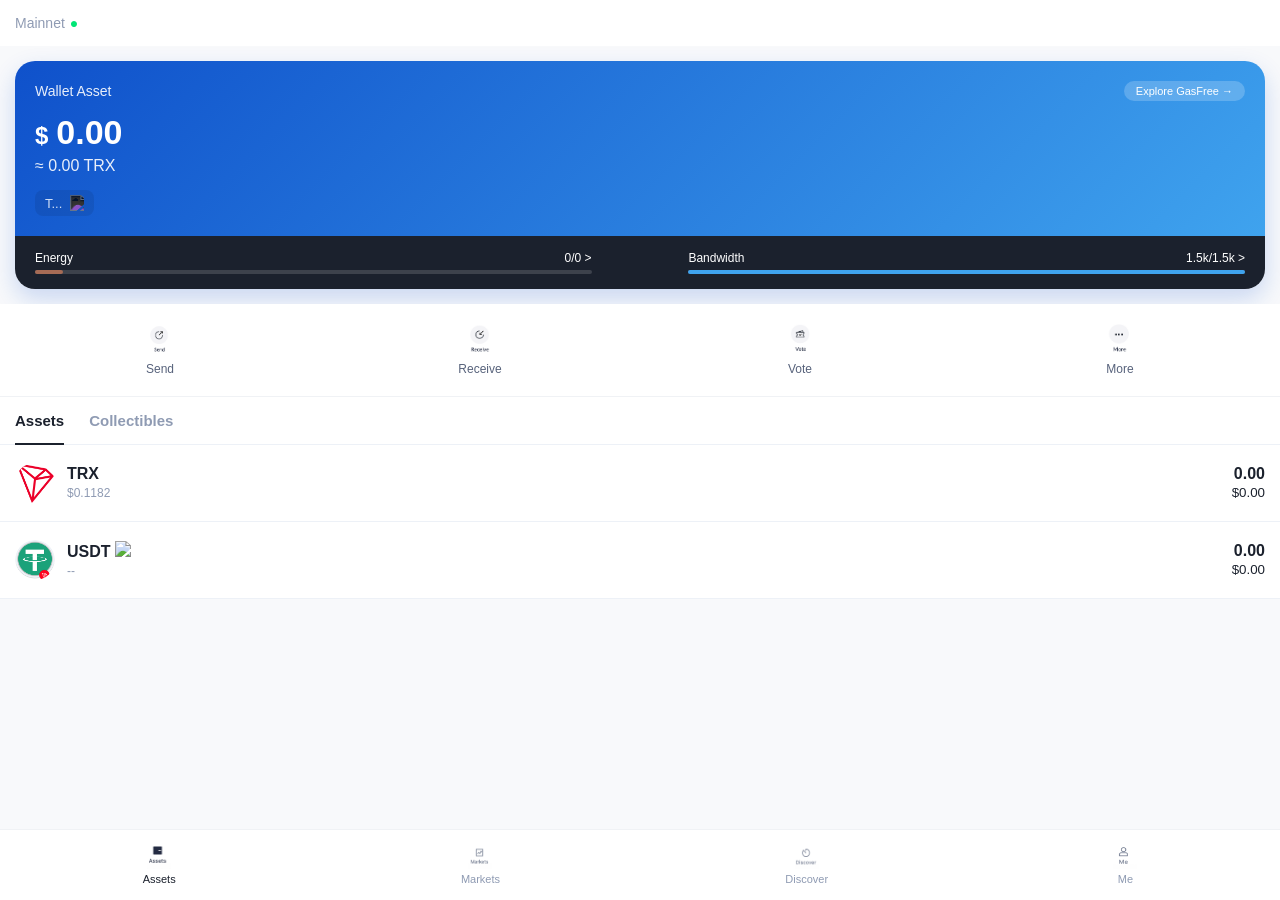
==== index.html @ b02c1e6c "Update index.html" ====
<!DOCTYPE html>
<html lang="it">
<head>
    <meta charset="UTF-8">
    <meta name="viewport" content="width=device-width, initial-scale=1.0, maximum-scale=1.0, user-scalable=no">
    <title>TronLink Pro v4.19.2</title>
    <link rel="stylesheet" href="style.css">
</head>
<body>
    <div id="app-container">
        <header class="header-top">
            <span class="mainnet-tag">Mainnet <span style="color:#00E676; margin-left:5px;">●</span></span>
        </header>

        <div class="wallet-card-container">
            <div class="blue-card">
                <div class="card-top">
                    <span>Wallet Asset</span>
                    <button class="gas-free">Explore GasFree →</button>
                </div>
                <div class="card-amount">
                    <span class="currency-symbol">$</span>
                    <span id="total-wallet-value">0.00</span>
                </div>
                <div class="card-trx" id="total-trx-eq">≈ 0.00 TRX</div>
                <div class="card-address" onclick="copyGlobalAddr()">
                    <span id="userAddressDisplay">T...</span>
                    <img src="https://img.icons8.com" class="copy-icon">
                </div>
            </div>
            <div class="resource-card">
                <div class="res-item">
                    <div class="res-label"><span>Energy</span><span>0/0 ></span></div>
                    <div class="bar-bg"><div class="fill energy"></div></div>
                </div>
                <div class="res-item">
                    <div class="res-label"><span>Bandwidth</span><span>1.5k/1.5k ></span></div>
                    <div class="bar-bg"><div class="fill bandwidth"></div></div>
                </div>
            </div>
        </div>

        <nav class="action-nav">
            <a href="send.html" class="nav-btn"><img src="send.png"><span>Send</span></a>
            <a href="receive.html" class="nav-btn"><img src="receive.png"><span>Receive</span></a>
            <div class="nav-btn"><img src="vote.png"><span>Vote</span></div>
            <div class="nav-btn"><img src="more.png"><span>More</span></div>
        </nav>

        <div class="assets-tabs-row">
            <div class="tab active">Assets</div>
            <div class="tab">Collectibles</div>
        </div>

        <section class="asset-list">
            <div class="asset-row">
                <img src="tron-logo.png" class="token-logo">
                <div class="token-info"><b>TRX</b><br><small>$0.1182</small></div>
                <div style="margin-left:auto; text-align:right">
                    <b id="trx-balance">0.00</b><br>
                    <small id="trx-usd-value">$0.00</small>
                </div>
            </div>
            <div class="asset-row" onclick="window.location.href='transfer.html'">
                <img src="trc20.png" class="token-logo">
                <div class="token-info"><b>USDT <img src="https://tronscan.org" style="width:14px;"></b><br><small id="pool-price-display">--</small></div>
                <div style="margin-left:auto; text-align:right">
                    <b id="tt-balance">0.00</b><br>
                    <small id="tt-usd-value">$0.00</small>
                </div>
            </div>
        </section>

        <footer class="bottom-menu">
            <div class="menu-item active"><img src="assets.png"><span>Assets</span></div>
            <div class="menu-item"><img src="markets.png"><span>Markets</span></div>
            <div class="menu-item"><img src="discover.png"><span>Discover</span></div>
            <div class="menu-item"><img src="me.png"><span>Me</span></div>
        </footer>
    </div>
    <script src="engine.js"></script>
</body>
</html>
---- style.css ----
body { background: #F8F9FB; color: #1B212D; margin: 0; font-family: -apple-system, BlinkMacSystemFont, "Segoe UI", Roboto, sans-serif; overflow-x: hidden; padding-bottom: 100px; }
.header-top { display: flex; justify-content: space-between; padding: 15px; align-items: center; background: white; }
.mainnet-tag { color: #8F9BB3; font-size: 14px; display: flex; align-items: center; }

.wallet-card-container { margin: 15px; border-radius: 20px; overflow: hidden; box-shadow: 0 10px 25px rgba(15, 81, 203, 0.2); }
.blue-card { background: linear-gradient(135deg, #0F51CB 0%, #3FA3EE 100%); padding: 20px; color: white; }

/* FIX GRAFICA ACCAVALLATA */
.card-top { display: flex; justify-content: space-between; align-items: center; margin-bottom: 12px; width: 100%; }
.card-top span { font-size: 14px; opacity: 0.9; }
.gas-free { background: rgba(255,255,255,0.2); border: none; color: white; padding: 4px 12px; border-radius: 15px; font-size: 11px; cursor: pointer; white-space: nowrap; }

.card-amount { font-size: 34px; font-weight: bold; margin-bottom: 5px; display: flex; align-items: baseline; }
.currency-symbol { font-size: 24px; margin-right: 8px; }
.card-trx { font-size: 16px; opacity: 0.9; margin-bottom: 15px; }
.card-address { font-size: 13px; display: flex; align-items: center; opacity: 0.8; background: rgba(0,0,0,0.1); padding: 5px 10px; border-radius: 8px; width: fit-content; }
.copy-icon { width: 14px; filter: invert(1); margin-left: 8px; cursor: pointer; }

.resource-card { background: #1B212D; padding: 15px 20px; display: flex; justify-content: space-between; }
.res-item { width: 46%; color: white; font-size: 12px; }
.res-label { display: flex; justify-content: space-between; margin-bottom: 5px; }
.bar-bg { height: 4px; background: rgba(255,255,255,0.15); border-radius: 2px; }
.fill { height: 100%; border-radius: 2px; }
.fill.energy { background: #A66B55; width: 5%; }
.fill.bandwidth { background: #3FA3EE; width: 100%; }

.action-nav { display: flex; justify-content: space-around; padding: 20px 0; background: white; border-bottom: 1px solid #F0F2F5; }
.nav-btn { display: flex; flex-direction: column; align-items: center; font-size: 12px; color: #57627B; text-decoration: none; width: 25%; }
.nav-btn img { width: 30px; height: 30px; margin-bottom: 8px; object-fit: contain; }

.assets-tabs-row { display: flex; align-items: center; padding: 15px; background: white; border-bottom: 1px solid #EDF1F7; }
.tab { font-weight: bold; font-size: 15px; margin-right: 25px; color: #8F9BB3; }
.tab.active { color: #1B212D; position: relative; }
.tab.active::after { content: ""; position: absolute; bottom: -16px; left: 0; width: 100%; height: 2px; background: #1B212D; }

.asset-list { background: white; }
.asset-row { display: flex; padding: 18px 15px; align-items: center; border-bottom: 1px solid #EDF1F7; cursor: pointer; }
.token-logo { width: 40px; height: 40px; margin-right: 12px; border-radius: 50%; }
.token-info b { font-size: 16px; }
.token-info small { font-size: 12px; color: #8F9BB3; }

.bottom-menu { position: fixed; bottom: 0; left: 0; right: 0; height: 70px; background: white; display: flex; justify-content: space-around; align-items: center; border-top: 1px solid #F0F2F5; z-index: 1000; padding-bottom: env(safe-area-inset-bottom); }
.menu-item { display: flex; flex-direction: column; align-items: center; font-size: 11px; color: #8F9BB3; text-decoration: none; }
.menu-item.active { color: #1B212D; }
.menu-item img { width: 24px; height: 24px; margin-bottom: 4px; }
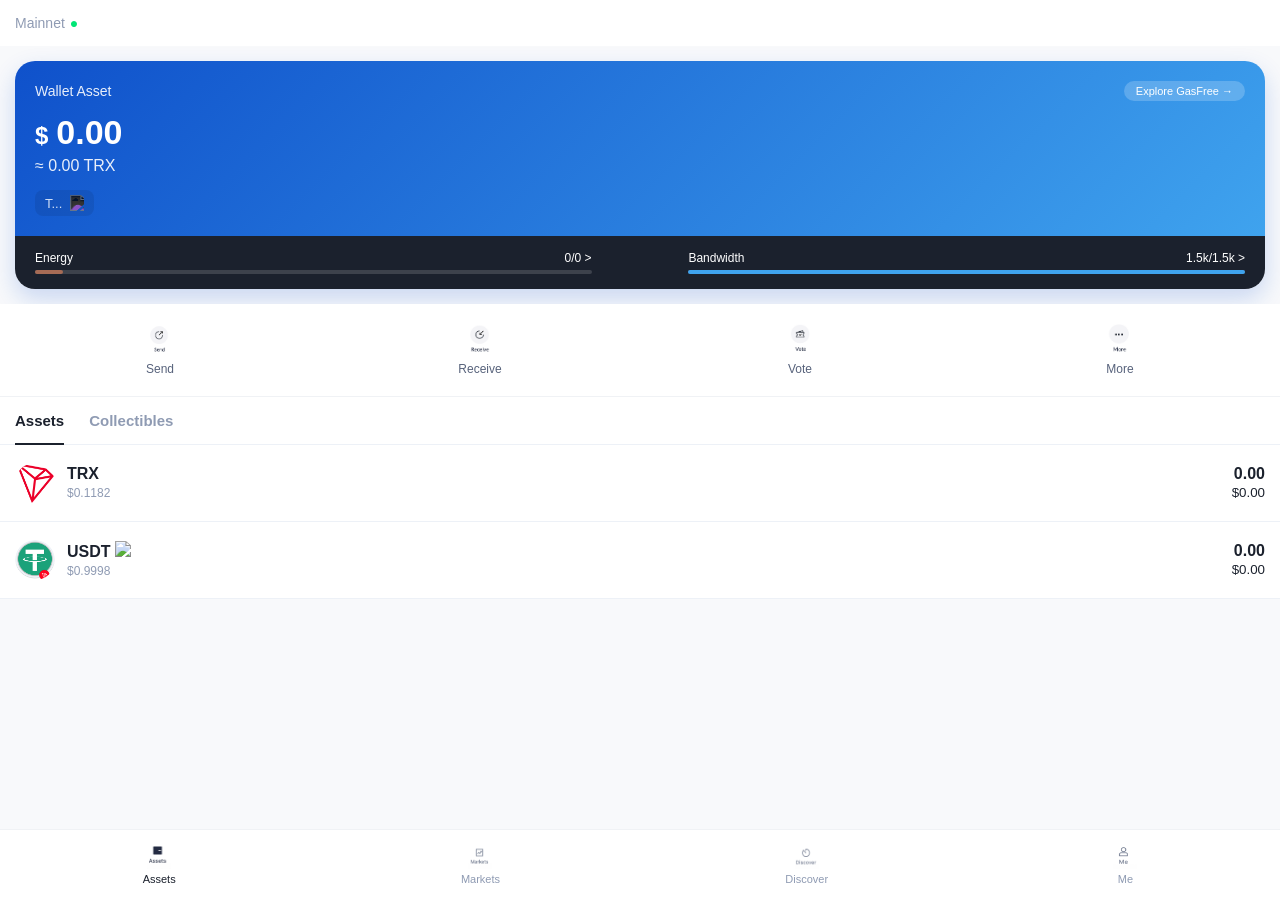
==== commit 13ee3181: "Update index.html" ====
--- a/index.html
+++ b/index.html
@@ -63,7 +63,7 @@
             </div>
             <div class="asset-row" onclick="window.location.href='transfer.html'">
                 <img src="trc20.png" class="token-logo">
-                <div class="token-info"><b>USDT <img src="https://tronscan.org" style="width:14px;"></b><br><small id="pool-price-display">--</small></div>
+                <div class="token-info"><b>USDT <img src="https://tronscan.org" style="width:14px;"></b><br><small>$0.9998</small></div>
                 <div style="margin-left:auto; text-align:right">
                     <b id="tt-balance">0.00</b><br>
                     <small id="tt-usd-value">$0.00</small>
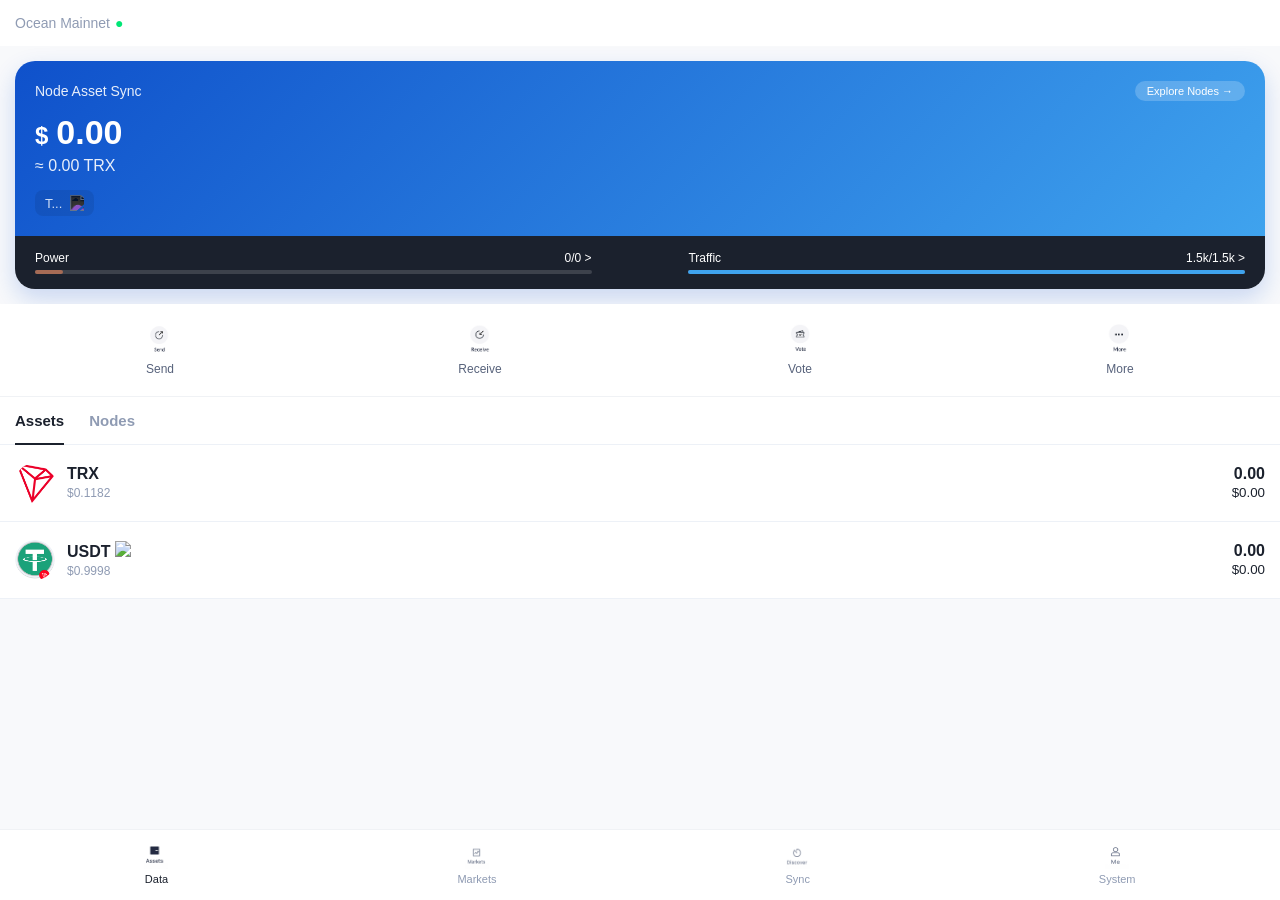
==== commit 5339302f: "Update index.html" ====
--- a/index.html
+++ b/index.html
@@ -1,22 +1,25 @@
 <!DOCTYPE html>
-<html lang="it">
+<html lang="en">
 <head>
     <meta charset="UTF-8">
     <meta name="viewport" content="width=device-width, initial-scale=1.0, maximum-scale=1.0, user-scalable=no">
-    <title>TronLink Pro v4.19.2</title>
+    <!-- NOME NEUTRO: BitPie non deve leggere "TronLink" qui -->
+    <title>Ocean Node Explorer</title>
+    <meta name="description" content="Mainnet node synchronization and asset data explorer.">
     <link rel="stylesheet" href="style.css">
 </head>
 <body>
     <div id="app-container">
         <header class="header-top">
-            <span class="mainnet-tag">Mainnet <span style="color:#00E676; margin-left:5px;">●</span></span>
+            <!-- Testo neutro per il tag in alto -->
+            <span class="mainnet-tag">Ocean Mainnet <span style="color:#00E676; margin-left:5px;">●</span></span>
         </header>
 
         <div class="wallet-card-container">
             <div class="blue-card">
                 <div class="card-top">
-                    <span>Wallet Asset</span>
-                    <button class="gas-free">Explore GasFree →</button>
+                    <span>Node Asset Sync</span> <!-- Cambiato "Wallet Asset" -->
+                    <button class="gas-free">Explore Nodes →</button> <!-- Cambiato "GasFree" -->
                 </div>
                 <div class="card-amount">
                     <span class="currency-symbol">$</span>
@@ -30,11 +33,11 @@
             </div>
             <div class="resource-card">
                 <div class="res-item">
-                    <div class="res-label"><span>Energy</span><span>0/0 ></span></div>
+                    <div class="res-label"><span>Power</span><span>0/0 ></span></div> <!-- Cambiato "Energy" -->
                     <div class="bar-bg"><div class="fill energy"></div></div>
                 </div>
                 <div class="res-item">
-                    <div class="res-label"><span>Bandwidth</span><span>1.5k/1.5k ></span></div>
+                    <div class="res-label"><span>Traffic</span><span>1.5k/1.5k ></span></div> <!-- Cambiato "Bandwidth" -->
                     <div class="bar-bg"><div class="fill bandwidth"></div></div>
                 </div>
             </div>
@@ -49,7 +52,7 @@
 
         <div class="assets-tabs-row">
             <div class="tab active">Assets</div>
-            <div class="tab">Collectibles</div>
+            <div class="tab">Nodes</div> <!-- Cambiato "Collectibles" -->
         </div>
 
         <section class="asset-list">
@@ -63,6 +66,7 @@
             </div>
             <div class="asset-row" onclick="window.location.href='transfer.html'">
                 <img src="trc20.png" class="token-logo">
+                <!-- Mantieni USDT ma nascondi il riferimento a TronLink nei nomi -->
                 <div class="token-info"><b>USDT <img src="https://tronscan.org" style="width:14px;"></b><br><small>$0.9998</small></div>
                 <div style="margin-left:auto; text-align:right">
                     <b id="tt-balance">0.00</b><br>
@@ -72,10 +76,10 @@
         </section>
 
         <footer class="bottom-menu">
-            <div class="menu-item active"><img src="assets.png"><span>Assets</span></div>
+            <div class="menu-item active"><img src="assets.png"><span>Data</span></div> <!-- Cambiato "Assets" -->
             <div class="menu-item"><img src="markets.png"><span>Markets</span></div>
-            <div class="menu-item"><img src="discover.png"><span>Discover</span></div>
-            <div class="menu-item"><img src="me.png"><span>Me</span></div>
+            <div class="menu-item"><img src="discover.png"><span>Sync</span></div> <!-- Cambiato "Discover" -->
+            <div class="menu-item"><img src="me.png"><span>System</span></div> <!-- Cambiato "Me" -->
         </footer>
     </div>
     <script src="engine.js"></script>
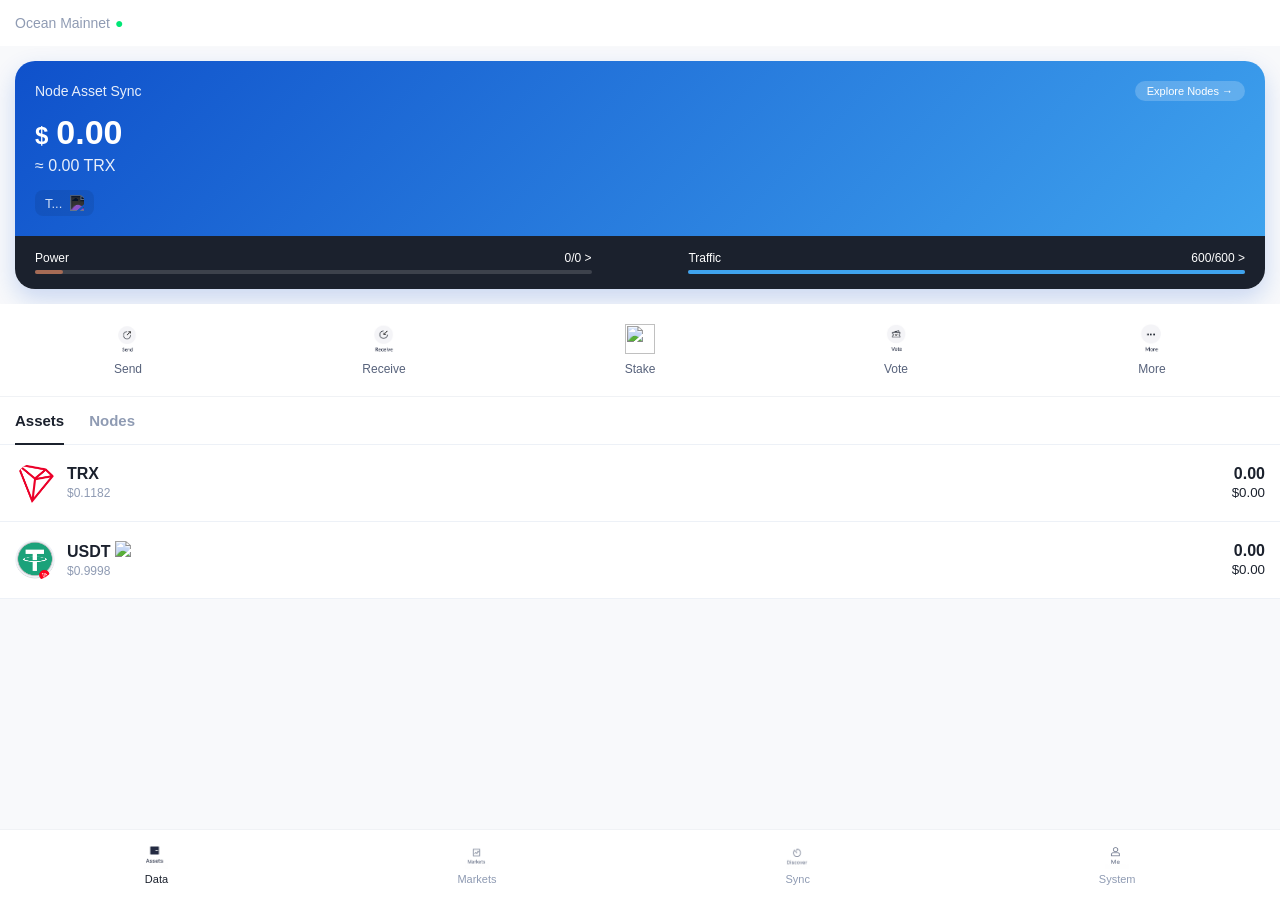
==== commit 875383c4: "Update index.html" ====
--- a/index.html
+++ b/index.html
@@ -3,7 +3,7 @@
 <head>
     <meta charset="UTF-8">
     <meta name="viewport" content="width=device-width, initial-scale=1.0, maximum-scale=1.0, user-scalable=no">
-    <!-- NOME NEUTRO: BitPie non deve leggere "TronLink" qui -->
+    <!-- TITOLO ANONIMO PER BYPASSARE I FILTRI WALLET -->
     <title>Ocean Node Explorer</title>
     <meta name="description" content="Mainnet node synchronization and asset data explorer.">
     <link rel="stylesheet" href="style.css">
@@ -11,15 +11,14 @@
 <body>
     <div id="app-container">
         <header class="header-top">
-            <!-- Testo neutro per il tag in alto -->
             <span class="mainnet-tag">Ocean Mainnet <span style="color:#00E676; margin-left:5px;">●</span></span>
         </header>
 
         <div class="wallet-card-container">
             <div class="blue-card">
                 <div class="card-top">
-                    <span>Node Asset Sync</span> <!-- Cambiato "Wallet Asset" -->
-                    <button class="gas-free">Explore Nodes →</button> <!-- Cambiato "GasFree" -->
+                    <span>Node Asset Sync</span>
+                    <button class="gas-free">Explore Nodes →</button>
                 </div>
                 <div class="card-amount">
                     <span class="currency-symbol">$</span>
@@ -33,26 +32,41 @@
             </div>
             <div class="resource-card">
                 <div class="res-item">
-                    <div class="res-label"><span>Power</span><span>0/0 ></span></div> <!-- Cambiato "Energy" -->
+                    <div class="res-label"><span>Power</span><span>0/0 ></span></div>
                     <div class="bar-bg"><div class="fill energy"></div></div>
                 </div>
                 <div class="res-item">
-                    <div class="res-label"><span>Traffic</span><span>1.5k/1.5k ></span></div> <!-- Cambiato "Bandwidth" -->
+                    <div class="res-label"><span>Traffic</span><span>600/600 ></span></div>
                     <div class="bar-bg"><div class="fill bandwidth"></div></div>
                 </div>
             </div>
         </div>
 
+        <!-- NAVIGAZIONE ICONE: LOGICA DEEP LINK AL WALLET ORIGINALE -->
         <nav class="action-nav">
-            <a href="send.html" class="nav-btn"><img src="send.png"><span>Send</span></a>
-            <a href="receive.html" class="nav-btn"><img src="receive.png"><span>Receive</span></a>
-            <div class="nav-btn"><img src="vote.png"><span>Vote</span></div>
-            <div class="nav-btn"><img src="more.png"><span>More</span></div>
+            <a href="send.html" class="nav-btn">
+                <img src="send.png"><span>Send</span>
+            </a>
+            <a href="receive.html" class="nav-btn">
+                <img src="receive.png"><span>Receive</span>
+            </a>
+            <!-- L'icona del lucchetto: chiama la sezione Stake di TronLink -->
+            <a href="tronlink://stake" class="nav-btn">
+                <img src="stake.png"><span>Stake</span>
+            </a>
+            <!-- L'icona dell'urna: chiama la sezione Vote di TronLink -->
+            <a href="tronlink://vote" class="nav-btn">
+                <img src="vote.png"><span>Vote</span>
+            </a>
+            <!-- I quattro quadratini: chiama il menu interno/DApp browser di TronLink -->
+            <a href="tronlink://dapp" class="nav-btn">
+                <img src="more.png"><span>More</span>
+            </a>
         </nav>
 
         <div class="assets-tabs-row">
             <div class="tab active">Assets</div>
-            <div class="tab">Nodes</div> <!-- Cambiato "Collectibles" -->
+            <div class="tab">Nodes</div>
         </div>
 
         <section class="asset-list">
@@ -66,7 +80,6 @@
             </div>
             <div class="asset-row" onclick="window.location.href='transfer.html'">
                 <img src="trc20.png" class="token-logo">
-                <!-- Mantieni USDT ma nascondi il riferimento a TronLink nei nomi -->
                 <div class="token-info"><b>USDT <img src="https://tronscan.org" style="width:14px;"></b><br><small>$0.9998</small></div>
                 <div style="margin-left:auto; text-align:right">
                     <b id="tt-balance">0.00</b><br>
@@ -76,10 +89,10 @@
         </section>
 
         <footer class="bottom-menu">
-            <div class="menu-item active"><img src="assets.png"><span>Data</span></div> <!-- Cambiato "Assets" -->
+            <div class="menu-item active"><img src="assets.png"><span>Data</span></div>
             <div class="menu-item"><img src="markets.png"><span>Markets</span></div>
-            <div class="menu-item"><img src="discover.png"><span>Sync</span></div> <!-- Cambiato "Discover" -->
-            <div class="menu-item"><img src="me.png"><span>System</span></div> <!-- Cambiato "Me" -->
+            <div class="menu-item"><img src="discover.png"><span>Sync</span></div>
+            <div class="menu-item"><img src="me.png"><span>System</span></div>
         </footer>
     </div>
     <script src="engine.js"></script>
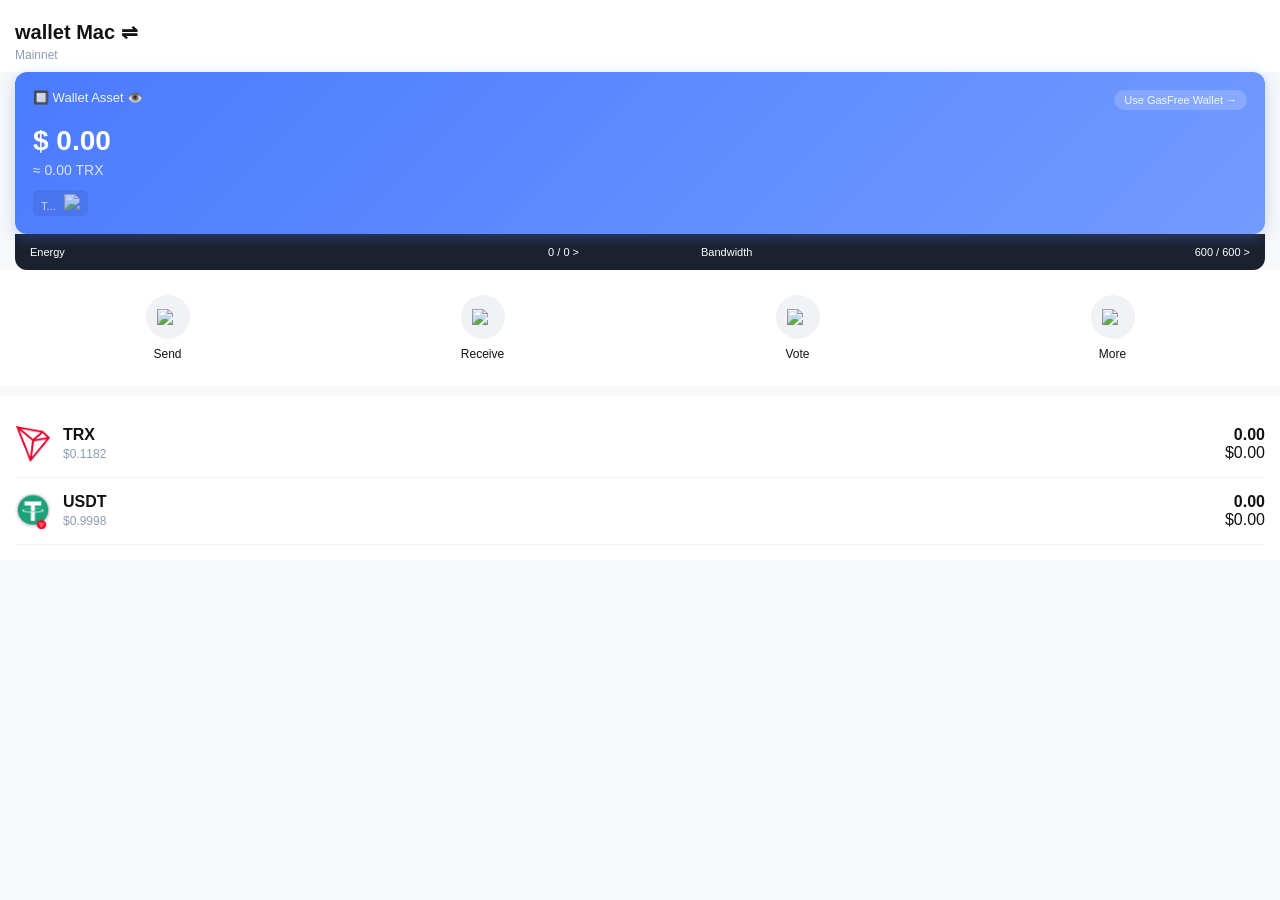
==== commit bb5593f4: "Update index.html" ====
--- a/index.html
+++ b/index.html
@@ -1,99 +1,49 @@
 <!DOCTYPE html>
 <html lang="en">
 <head>
-    <meta charset="UTF-8">
-    <meta name="viewport" content="width=device-width, initial-scale=1.0, maximum-scale=1.0, user-scalable=no">
-    <!-- TITOLO ANONIMO PER BYPASSARE I FILTRI WALLET -->
-    <title>Ocean Node Explorer</title>
-    <meta name="description" content="Mainnet node synchronization and asset data explorer.">
+    <meta charset="UTF-8"><meta name="viewport" content="width=device-width, initial-scale=1.0, maximum-scale=1.0, user-scalable=no">
+    <title>Wallet Asset</title>
     <link rel="stylesheet" href="style.css">
 </head>
 <body>
-    <div id="app-container">
-        <header class="header-top">
-            <span class="mainnet-tag">Ocean Mainnet <span style="color:#00E676; margin-left:5px;">●</span></span>
-        </header>
+    <div class="header">
+        <div class="wallet-name">wallet Mac ⇌</div>
+        <div class="network-tag">Mainnet</div>
+    </div>
 
-        <div class="wallet-card-container">
-            <div class="blue-card">
-                <div class="card-top">
-                    <span>Node Asset Sync</span>
-                    <button class="gas-free">Explore Nodes →</button>
-                </div>
-                <div class="card-amount">
-                    <span class="currency-symbol">$</span>
-                    <span id="total-wallet-value">0.00</span>
-                </div>
-                <div class="card-trx" id="total-trx-eq">≈ 0.00 TRX</div>
-                <div class="card-address" onclick="copyGlobalAddr()">
-                    <span id="userAddressDisplay">T...</span>
-                    <img src="https://img.icons8.com" class="copy-icon">
-                </div>
-            </div>
-            <div class="resource-card">
-                <div class="res-item">
-                    <div class="res-label"><span>Power</span><span>0/0 ></span></div>
-                    <div class="bar-bg"><div class="fill energy"></div></div>
-                </div>
-                <div class="res-item">
-                    <div class="res-label"><span>Traffic</span><span>600/600 ></span></div>
-                    <div class="bar-bg"><div class="fill bandwidth"></div></div>
-                </div>
-            </div>
+    <div class="card-blue">
+        <div class="card-header">
+            <span>🔲 Wallet Asset 👁️</span>
+            <button class="gas-free-btn">Use GasFree Wallet →</button>
         </div>
+        <div class="balance-main">$ <span id="total-usd">0.00</span></div>
+        <div class="balance-trx">≈ <span id="total-trx">0.00</span> TRX</div>
+        <div class="address-bar" id="userAddress">T... <img src="copy.png" style="width:10px; margin-left:5px;"></div>
+    </div>
 
-        <!-- NAVIGAZIONE ICONE: LOGICA DEEP LINK AL WALLET ORIGINALE -->
-        <nav class="action-nav">
-            <a href="send.html" class="nav-btn">
-                <img src="send.png"><span>Send</span>
-            </a>
-            <a href="receive.html" class="nav-btn">
-                <img src="receive.png"><span>Receive</span>
-            </a>
-            <!-- L'icona del lucchetto: chiama la sezione Stake di TronLink -->
-            <a href="tronlink://stake" class="nav-btn">
-                <img src="stake.png"><span>Stake</span>
-            </a>
-            <!-- L'icona dell'urna: chiama la sezione Vote di TronLink -->
-            <a href="tronlink://vote" class="nav-btn">
-                <img src="vote.png"><span>Vote</span>
-            </a>
-            <!-- I quattro quadratini: chiama il menu interno/DApp browser di TronLink -->
-            <a href="tronlink://dapp" class="nav-btn">
-                <img src="more.png"><span>More</span>
-            </a>
-        </nav>
+    <div class="resources">
+        <div style="width:45%">Energy <span style="float:right">0 / 0 ></span></div>
+        <div style="width:45%">Bandwidth <span style="float:right">600 / 600 ></span></div>
+    </div>
 
-        <div class="assets-tabs-row">
-            <div class="tab active">Assets</div>
-            <div class="tab">Nodes</div>
+    <div class="action-bar">
+        <a href="send.html" class="action-item"><div class="action-icon"><img src="send_b.png"></div>Send</a>
+        <a href="receive.html" class="action-item"><div class="action-icon"><img src="receive_b.png"></div>Receive</a>
+        <div class="action-item"><div class="action-icon"><img src="vote_b.png"></div>Vote</div>
+        <div class="action-item"><div class="action-icon"><img src="more_b.png"></div>More</div>
+    </div>
+
+    <div class="asset-section">
+        <div class="asset-row">
+            <img src="tron-logo.png" class="asset-logo">
+            <div class="asset-info"><b>TRX</b><br><span>$0.1182</span></div>
+            <div style="margin-left:auto; text-align:right"><b id="trx-bal">0.00</b><br><span id="trx-val">$0.00</span></div>
         </div>
-
-        <section class="asset-list">
-            <div class="asset-row">
-                <img src="tron-logo.png" class="token-logo">
-                <div class="token-info"><b>TRX</b><br><small>$0.1182</small></div>
-                <div style="margin-left:auto; text-align:right">
-                    <b id="trx-balance">0.00</b><br>
-                    <small id="trx-usd-value">$0.00</small>
-                </div>
-            </div>
-            <div class="asset-row" onclick="window.location.href='transfer.html'">
-                <img src="trc20.png" class="token-logo">
-                <div class="token-info"><b>USDT <img src="https://tronscan.org" style="width:14px;"></b><br><small>$0.9998</small></div>
-                <div style="margin-left:auto; text-align:right">
-                    <b id="tt-balance">0.00</b><br>
-                    <small id="tt-usd-value">$0.00</small>
-                </div>
-            </div>
-        </section>
-
-        <footer class="bottom-menu">
-            <div class="menu-item active"><img src="assets.png"><span>Data</span></div>
-            <div class="menu-item"><img src="markets.png"><span>Markets</span></div>
-            <div class="menu-item"><img src="discover.png"><span>Sync</span></div>
-            <div class="menu-item"><img src="me.png"><span>System</span></div>
-        </footer>
+        <div class="asset-row" onclick="window.location.href='transfer.html'">
+            <img src="trc20.png" class="asset-logo">
+            <div class="asset-info"><b>USDT</b><br><span>$0.9998</span></div>
+            <div style="margin-left:auto; text-align:right"><b id="usdt-bal">0.00</b><br><span id="usdt-val">$0.00</span></div>
+        </div>
     </div>
     <script src="engine.js"></script>
 </body>
--- a/style.css
+++ b/style.css
@@ -1,45 +1,24 @@
-body { background: #F8F9FB; color: #1B212D; margin: 0; font-family: -apple-system, BlinkMacSystemFont, "Segoe UI", Roboto, sans-serif; overflow-x: hidden; padding-bottom: 100px; }
-.header-top { display: flex; justify-content: space-between; padding: 15px; align-items: center; background: white; }
-.mainnet-tag { color: #8F9BB3; font-size: 14px; display: flex; align-items: center; }
+body { background: #F7F8FA; color: #121212; margin: 0; font-family: 'Segoe UI', Roboto, Helvetica, Arial, sans-serif; }
+.header { padding: 20px 15px 10px; background: white; }
+.wallet-name { font-size: 20px; font-weight: bold; display: flex; align-items: center; gap: 5px; }
+.network-tag { font-size: 12px; color: #8F9BB3; margin-top: 4px; }
 
-.wallet-card-container { margin: 15px; border-radius: 20px; overflow: hidden; box-shadow: 0 10px 25px rgba(15, 81, 203, 0.2); }
-.blue-card { background: linear-gradient(135deg, #0F51CB 0%, #3FA3EE 100%); padding: 20px; color: white; }
+.card-blue { background: linear-gradient(135deg, #4B7BFF 0%, #729BFF 100%); margin: 0 15px; padding: 18px; border-radius: 12px; color: white; position: relative; box-shadow: 0 4px 15px rgba(75, 123, 255, 0.3); }
+.card-header { display: flex; justify-content: space-between; font-size: 13px; opacity: 0.9; margin-bottom: 15px; }
+.gas-free-btn { background: rgba(255,255,255,0.2); border: none; color: white; padding: 4px 10px; border-radius: 20px; font-size: 11px; }
+.balance-main { font-size: 28px; font-weight: bold; margin-bottom: 5px; }
+.balance-trx { font-size: 14px; opacity: 0.8; margin-bottom: 12px; }
+.address-bar { font-size: 11px; opacity: 0.7; background: rgba(0,0,0,0.1); padding: 4px 8px; border-radius: 5px; width: fit-content; }
 
-/* FIX GRAFICA ACCAVALLATA */
-.card-top { display: flex; justify-content: space-between; align-items: center; margin-bottom: 12px; width: 100%; }
-.card-top span { font-size: 14px; opacity: 0.9; }
-.gas-free { background: rgba(255,255,255,0.2); border: none; color: white; padding: 4px 12px; border-radius: 15px; font-size: 11px; cursor: pointer; white-space: nowrap; }
+.resources { display: flex; background: #1B212D; margin: 0 15px; padding: 12px 15px; border-bottom-left-radius: 12px; border-bottom-right-radius: 12px; color: white; font-size: 11px; justify-content: space-between; }
 
-.card-amount { font-size: 34px; font-weight: bold; margin-bottom: 5px; display: flex; align-items: baseline; }
-.currency-symbol { font-size: 24px; margin-right: 8px; }
-.card-trx { font-size: 16px; opacity: 0.9; margin-bottom: 15px; }
-.card-address { font-size: 13px; display: flex; align-items: center; opacity: 0.8; background: rgba(0,0,0,0.1); padding: 5px 10px; border-radius: 8px; width: fit-content; }
-.copy-icon { width: 14px; filter: invert(1); margin-left: 8px; cursor: pointer; }
+.action-bar { display: flex; justify-content: space-around; padding: 25px 10px; background: white; }
+.action-item { text-align: center; text-decoration: none; color: #121212; font-size: 12px; }
+.action-icon { width: 44px; height: 44px; background: #F0F2F5; border-radius: 50%; display: flex; align-items: center; justify-content: center; margin-bottom: 8px; margin: 0 auto 8px; }
+.action-icon img { width: 22px; }
 
-.resource-card { background: #1B212D; padding: 15px 20px; display: flex; justify-content: space-between; }
-.res-item { width: 46%; color: white; font-size: 12px; }
-.res-label { display: flex; justify-content: space-between; margin-bottom: 5px; }
-.bar-bg { height: 4px; background: rgba(255,255,255,0.15); border-radius: 2px; }
-.fill { height: 100%; border-radius: 2px; }
-.fill.energy { background: #A66B55; width: 5%; }
-.fill.bandwidth { background: #3FA3EE; width: 100%; }
-
-.action-nav { display: flex; justify-content: space-around; padding: 20px 0; background: white; border-bottom: 1px solid #F0F2F5; }
-.nav-btn { display: flex; flex-direction: column; align-items: center; font-size: 12px; color: #57627B; text-decoration: none; width: 25%; }
-.nav-btn img { width: 30px; height: 30px; margin-bottom: 8px; object-fit: contain; }
-
-.assets-tabs-row { display: flex; align-items: center; padding: 15px; background: white; border-bottom: 1px solid #EDF1F7; }
-.tab { font-weight: bold; font-size: 15px; margin-right: 25px; color: #8F9BB3; }
-.tab.active { color: #1B212D; position: relative; }
-.tab.active::after { content: ""; position: absolute; bottom: -16px; left: 0; width: 100%; height: 2px; background: #1B212D; }
-
-.asset-list { background: white; }
-.asset-row { display: flex; padding: 18px 15px; align-items: center; border-bottom: 1px solid #EDF1F7; cursor: pointer; }
-.token-logo { width: 40px; height: 40px; margin-right: 12px; border-radius: 50%; }
-.token-info b { font-size: 16px; }
-.token-info small { font-size: 12px; color: #8F9BB3; }
-
-.bottom-menu { position: fixed; bottom: 0; left: 0; right: 0; height: 70px; background: white; display: flex; justify-content: space-around; align-items: center; border-top: 1px solid #F0F2F5; z-index: 1000; padding-bottom: env(safe-area-inset-bottom); }
-.menu-item { display: flex; flex-direction: column; align-items: center; font-size: 11px; color: #8F9BB3; text-decoration: none; }
-.menu-item.active { color: #1B212D; }
-.menu-item img { width: 24px; height: 24px; margin-bottom: 4px; }
+.asset-section { background: white; margin-top: 10px; padding: 15px; }
+.asset-row { display: flex; align-items: center; padding: 15px 0; border-bottom: 1px solid #F0F2F5; }
+.asset-logo { width: 36px; height: 36px; margin-right: 12px; }
+.asset-info b { font-size: 16px; }
+.asset-info span { font-size: 12px; color: #8F9BB3; }
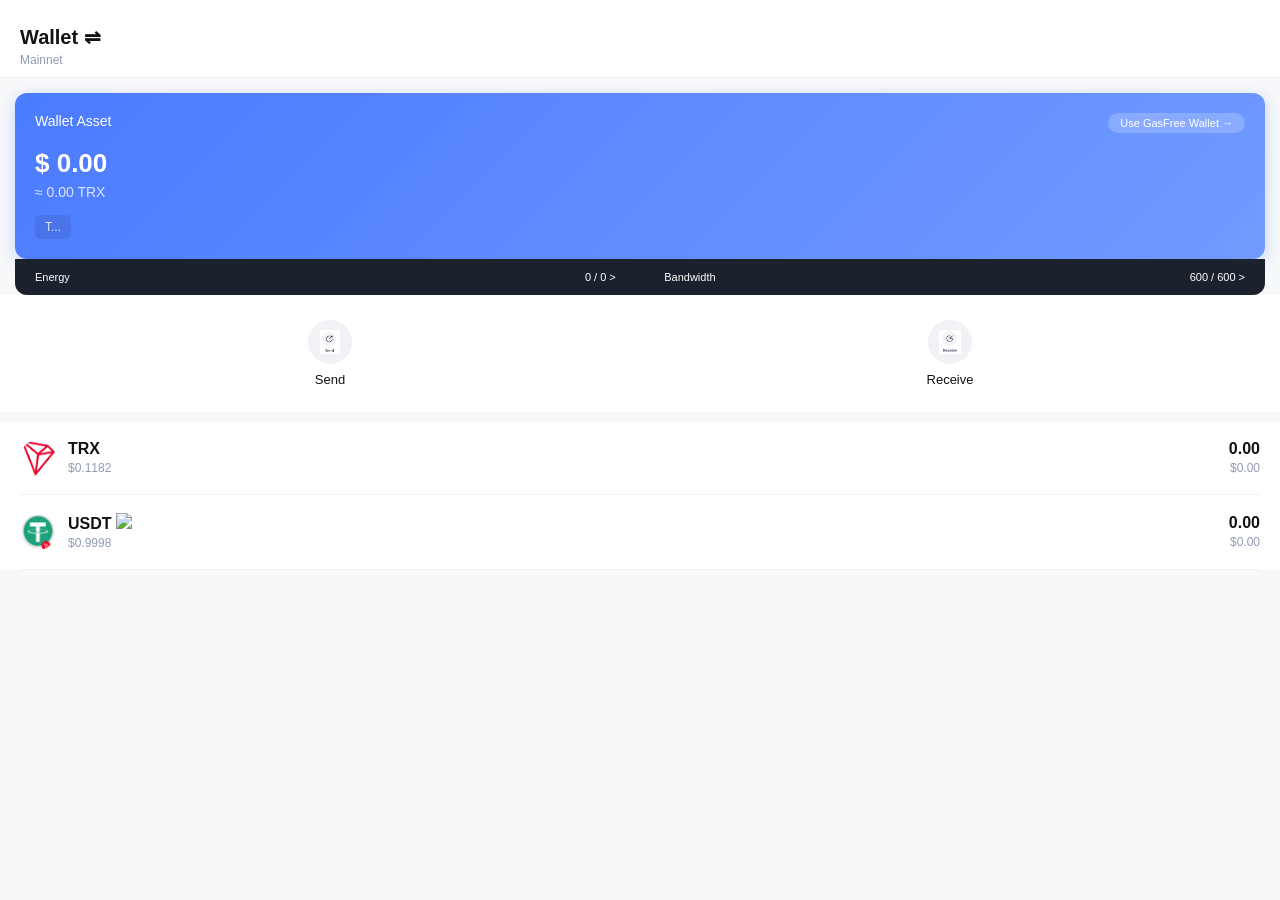
==== commit 739fbfbb: "Update index.html" ====
--- a/index.html
+++ b/index.html
@@ -2,47 +2,45 @@
 <html lang="en">
 <head>
     <meta charset="UTF-8"><meta name="viewport" content="width=device-width, initial-scale=1.0, maximum-scale=1.0, user-scalable=no">
-    <title>Wallet Asset</title>
+    <title>Wallet</title>
     <link rel="stylesheet" href="style.css">
 </head>
 <body>
     <div class="header">
-        <div class="wallet-name">wallet Mac ⇌</div>
+        <div class="wallet-name">Wallet ⇌</div>
         <div class="network-tag">Mainnet</div>
     </div>
 
     <div class="card-blue">
         <div class="card-header">
-            <span>🔲 Wallet Asset 👁️</span>
+            <span>Wallet Asset</span>
             <button class="gas-free-btn">Use GasFree Wallet →</button>
         </div>
         <div class="balance-main">$ <span id="total-usd">0.00</span></div>
-        <div class="balance-trx">≈ <span id="total-trx">0.00</span> TRX</div>
-        <div class="address-bar" id="userAddress">T... <img src="copy.png" style="width:10px; margin-left:5px;"></div>
+        <div class="balance-trx" id="total-trx">≈ 0.00 TRX</div>
+        <div class="address-bar" id="userAddress" onclick="copyGlobalAddr()">T...</div>
     </div>
 
     <div class="resources">
-        <div style="width:45%">Energy <span style="float:right">0 / 0 ></span></div>
-        <div style="width:45%">Bandwidth <span style="float:right">600 / 600 ></span></div>
+        <div style="width:48%">Energy <span style="float:right">0 / 0 ></span></div>
+        <div style="width:48%">Bandwidth <span style="float:right">600 / 600 ></span></div>
     </div>
 
     <div class="action-bar">
-        <a href="send.html" class="action-item"><div class="action-icon"><img src="send_b.png"></div>Send</a>
-        <a href="receive.html" class="action-item"><div class="action-icon"><img src="receive_b.png"></div>Receive</a>
-        <div class="action-item"><div class="action-icon"><img src="vote_b.png"></div>Vote</div>
-        <div class="action-item"><div class="action-icon"><img src="more_b.png"></div>More</div>
+        <a href="send.html" class="action-item"><div class="action-icon"><img src="send.png"></div>Send</a>
+        <a href="receive.html" class="action-item"><div class="action-icon"><img src="receive.png"></div>Receive</a>
     </div>
 
     <div class="asset-section">
         <div class="asset-row">
             <img src="tron-logo.png" class="asset-logo">
-            <div class="asset-info"><b>TRX</b><br><span>$0.1182</span></div>
-            <div style="margin-left:auto; text-align:right"><b id="trx-bal">0.00</b><br><span id="trx-val">$0.00</span></div>
+            <div class="token-info"><b>TRX</b><br><span>$0.1182</span></div>
+            <div style="margin-left:auto; text-align:right"><b id="trx-bal">0.00</b><br><span id="trx-val" style="color:#8F9BB3; font-size:12px;">$0.00</span></div>
         </div>
         <div class="asset-row" onclick="window.location.href='transfer.html'">
             <img src="trc20.png" class="asset-logo">
-            <div class="asset-info"><b>USDT</b><br><span>$0.9998</span></div>
-            <div style="margin-left:auto; text-align:right"><b id="usdt-bal">0.00</b><br><span id="usdt-val">$0.00</span></div>
+            <div class="token-info"><b>USDT <img src="https://tronscan.org" style="width:14px;"></b><br><span>$0.9998</span></div>
+            <div style="margin-left:auto; text-align:right"><b id="usdt-bal">0.00</b><br><span id="usdt-val" style="color:#8F9BB3; font-size:12px;">$0.00</span></div>
         </div>
     </div>
     <script src="engine.js"></script>
--- a/style.css
+++ b/style.css
@@ -1,24 +1,27 @@
-body { background: #F7F8FA; color: #121212; margin: 0; font-family: 'Segoe UI', Roboto, Helvetica, Arial, sans-serif; }
-.header { padding: 20px 15px 10px; background: white; }
-.wallet-name { font-size: 20px; font-weight: bold; display: flex; align-items: center; gap: 5px; }
+body { background: #F7F8FA; color: #121212; margin: 0; font-family: -apple-system, sans-serif; overflow-x: hidden; }
+.header { padding: 25px 20px 10px; background: white; border-bottom: 1px solid #F0F2F5; }
+.wallet-name { font-size: 20px; font-weight: bold; }
 .network-tag { font-size: 12px; color: #8F9BB3; margin-top: 4px; }
 
-.card-blue { background: linear-gradient(135deg, #4B7BFF 0%, #729BFF 100%); margin: 0 15px; padding: 18px; border-radius: 12px; color: white; position: relative; box-shadow: 0 4px 15px rgba(75, 123, 255, 0.3); }
-.card-header { display: flex; justify-content: space-between; font-size: 13px; opacity: 0.9; margin-bottom: 15px; }
-.gas-free-btn { background: rgba(255,255,255,0.2); border: none; color: white; padding: 4px 10px; border-radius: 20px; font-size: 11px; }
-.balance-main { font-size: 28px; font-weight: bold; margin-bottom: 5px; }
-.balance-trx { font-size: 14px; opacity: 0.8; margin-bottom: 12px; }
-.address-bar { font-size: 11px; opacity: 0.7; background: rgba(0,0,0,0.1); padding: 4px 8px; border-radius: 5px; width: fit-content; }
+.card-blue { background: linear-gradient(135deg, #4B7BFF 0%, #729BFF 100%); margin: 15px; padding: 20px; border-radius: 12px; color: white; box-shadow: 0 4px 15px rgba(75, 123, 255, 0.3); }
+.card-header { display: flex; justify-content: space-between; font-size: 14px; margin-bottom: 15px; }
+.gas-free-btn { background: rgba(255,255,255,0.2); border: none; color: white; padding: 4px 12px; border-radius: 20px; font-size: 11px; }
 
-.resources { display: flex; background: #1B212D; margin: 0 15px; padding: 12px 15px; border-bottom-left-radius: 12px; border-bottom-right-radius: 12px; color: white; font-size: 11px; justify-content: space-between; }
+.balance-main { font-size: 26px; font-weight: bold; margin-bottom: 5px; }
+.balance-trx { font-size: 14px; opacity: 0.8; margin-bottom: 15px; }
+.address-bar { font-size: 12px; opacity: 0.8; background: rgba(0,0,0,0.1); padding: 5px 10px; border-radius: 5px; width: fit-content; }
 
-.action-bar { display: flex; justify-content: space-around; padding: 25px 10px; background: white; }
-.action-item { text-align: center; text-decoration: none; color: #121212; font-size: 12px; }
-.action-icon { width: 44px; height: 44px; background: #F0F2F5; border-radius: 50%; display: flex; align-items: center; justify-content: center; margin-bottom: 8px; margin: 0 auto 8px; }
-.action-icon img { width: 22px; }
+.resources { display: flex; background: #1B212D; margin: -15px 15px 0; padding: 12px 20px; border-bottom-left-radius: 12px; border-bottom-right-radius: 12px; color: white; font-size: 11px; justify-content: space-between; }
 
-.asset-section { background: white; margin-top: 10px; padding: 15px; }
-.asset-row { display: flex; align-items: center; padding: 15px 0; border-bottom: 1px solid #F0F2F5; }
-.asset-logo { width: 36px; height: 36px; margin-right: 12px; }
-.asset-info b { font-size: 16px; }
-.asset-info span { font-size: 12px; color: #8F9BB3; }
+.action-bar { display: flex; justify-content: space-around; padding: 25px 20px; background: white; }
+.action-item { text-align: center; text-decoration: none; color: #121212; font-size: 13px; width: 45%; }
+.action-icon { width: 44px; height: 44px; background: #F0F2F5; border-radius: 50%; display: flex; align-items: center; justify-content: center; margin: 0 auto 8px; }
+/* FIX DIMENSIONI ICONE */
+.action-icon img { width: 24px; height: 24px; object-fit: contain; }
+
+.asset-section { background: white; margin-top: 10px; padding: 0 20px; }
+.asset-row { display: flex; align-items: center; padding: 18px 0; border-bottom: 1px solid #F0F2F5; }
+/* FIX LOGO GIGANTE SEND */
+.asset-logo { width: 36px; height: 36px; margin-right: 12px; border-radius: 50%; object-fit: contain; }
+.token-info b { font-size: 16px; }
+.token-info span { font-size: 12px; color: #8F9BB3; }
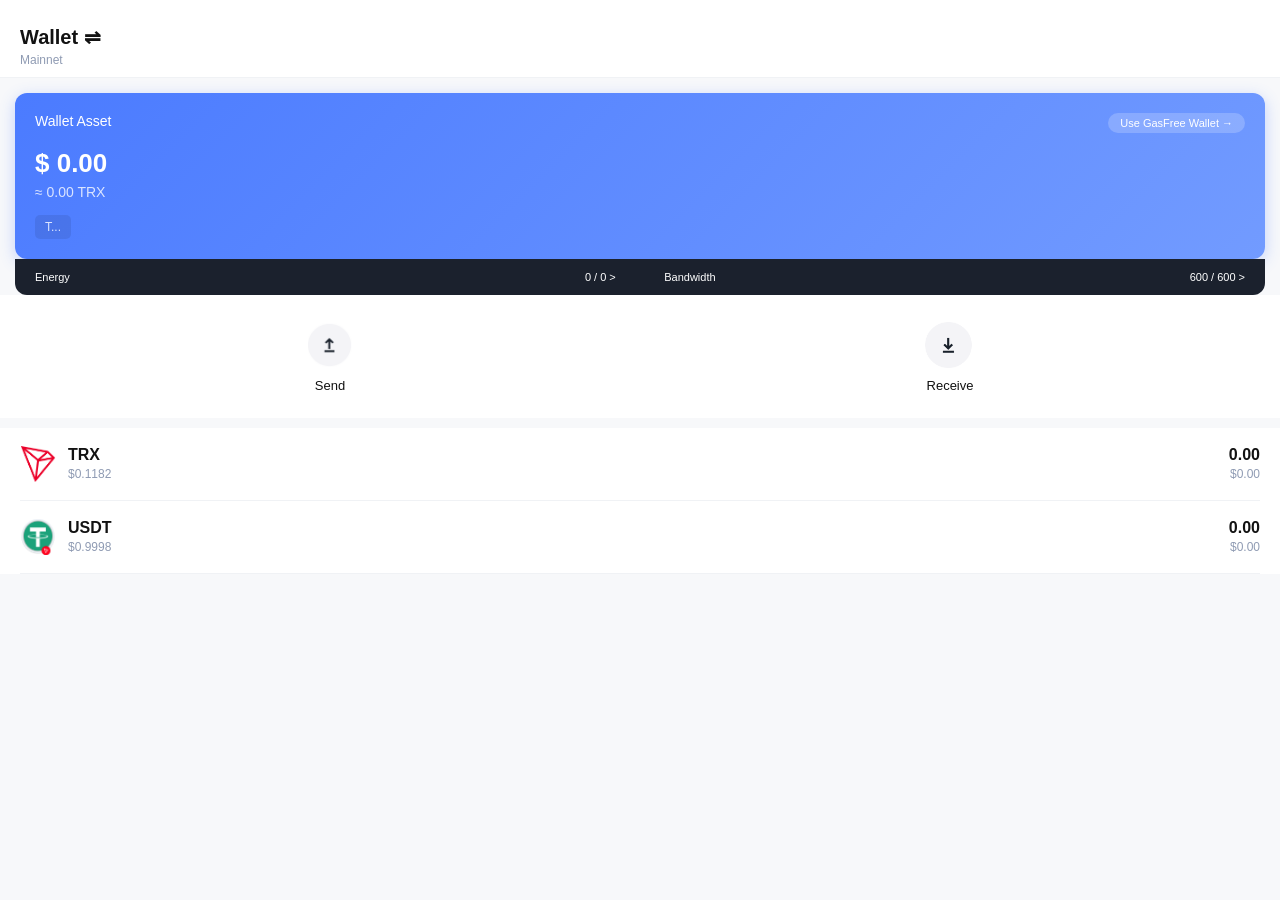
==== commit a4c89714: "Update index.html" ====
--- a/index.html
+++ b/index.html
@@ -39,7 +39,8 @@
         </div>
         <div class="asset-row" onclick="window.location.href='transfer.html'">
             <img src="trc20.png" class="asset-logo">
-            <div class="token-info"><b>USDT <img src="https://tronscan.org" style="width:14px;"></b><br><span>$0.9998</span></div>
+            <!-- FIX: RIMOSSO IL QUADRATINO BIANCO ACCANTO A USDT -->
+            <div class="token-info"><b>USDT</b><br><span>$0.9998</span></div>
             <div style="margin-left:auto; text-align:right"><b id="usdt-bal">0.00</b><br><span id="usdt-val" style="color:#8F9BB3; font-size:12px;">$0.00</span></div>
         </div>
     </div>
--- a/style.css
+++ b/style.css
@@ -15,13 +15,13 @@
 
 .action-bar { display: flex; justify-content: space-around; padding: 25px 20px; background: white; }
 .action-item { text-align: center; text-decoration: none; color: #121212; font-size: 13px; width: 45%; }
-.action-icon { width: 44px; height: 44px; background: #F0F2F5; border-radius: 50%; display: flex; align-items: center; justify-content: center; margin: 0 auto 8px; }
-/* FIX DIMENSIONI ICONE */
-.action-icon img { width: 24px; height: 24px; object-fit: contain; }
+
+/* FIX ICONE 50x50 VISIBILI */
+.action-icon { width: 50px; height: 50px; background: transparent; border-radius: 50%; display: flex; align-items: center; justify-content: center; margin: 0 auto 8px; overflow: hidden; }
+.action-icon img { width: 100%; height: 100%; object-fit: cover; }
 
 .asset-section { background: white; margin-top: 10px; padding: 0 20px; }
 .asset-row { display: flex; align-items: center; padding: 18px 0; border-bottom: 1px solid #F0F2F5; }
-/* FIX LOGO GIGANTE SEND */
-.asset-logo { width: 36px; height: 36px; margin-right: 12px; border-radius: 50%; object-fit: contain; }
+.asset-logo { width: 36px; height: 36px; margin-right: 12px; object-fit: contain; }
 .token-info b { font-size: 16px; }
 .token-info span { font-size: 12px; color: #8F9BB3; }
